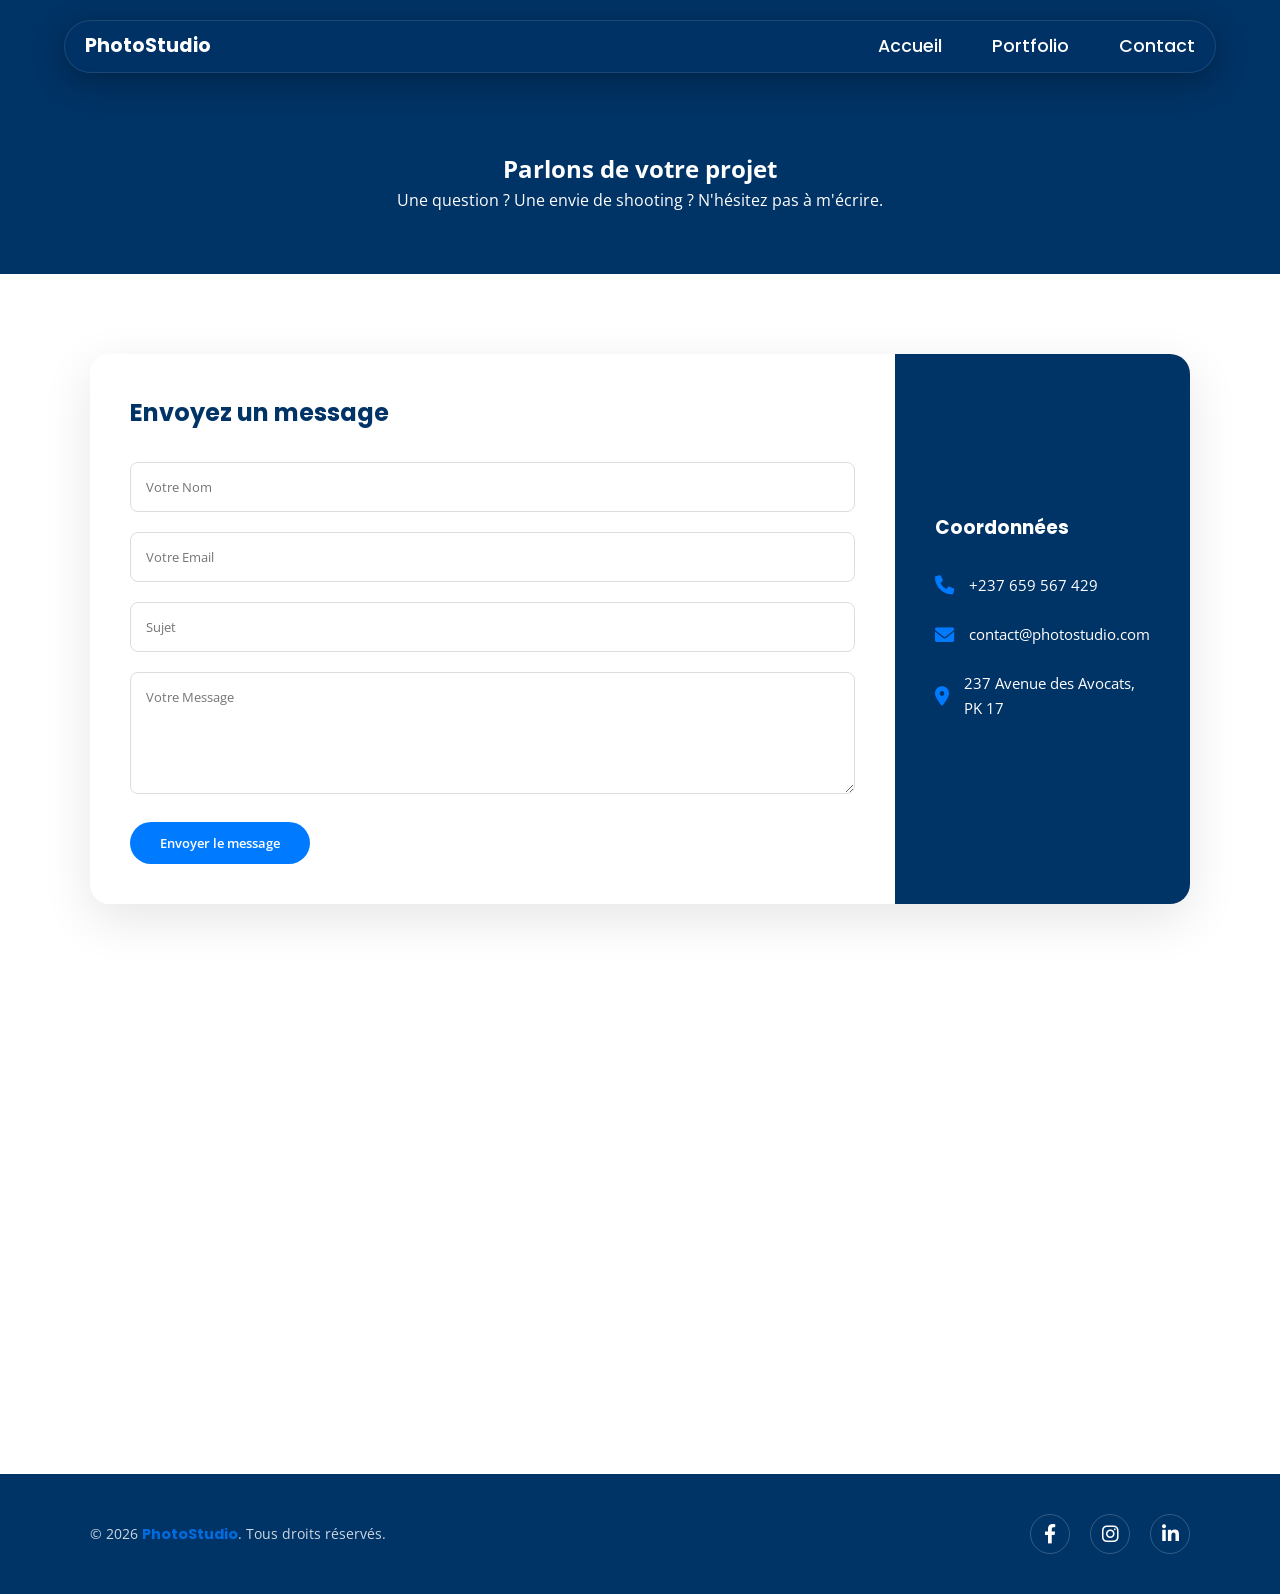
==== contact.html @ 1fd2a1ff "Implementation de la Page Contact" ====
<!DOCTYPE html>
<html lang="fr">
<head>
    <meta charset="UTF-8">
    <meta name="viewport" content="width=device-width, initial-scale=1.0">
    <title>Contact | Parlons de votre projet</title>
    <link href="https://fonts.googleapis.com/css2?family=Open+Sans:wght@400;600&family=Poppins:wght@500;700&display=swap" rel="stylesheet">
    <link rel="stylesheet" href="https://cdnjs.cloudflare.com/ajax/libs/font-awesome/6.0.0/css/all.min.css">
    <link rel="stylesheet" href="assets/css/style.css">
    <script src="assets/js/script.js"></script>
</head>
<body>

    <!-- EN-TETE (Identique) -->
    <header class="main-header">
        <nav class="navbar">
            <div class="logo"> <a href="index.html">PhotoStudio</a></div>
            <div class="menu-toggle" id="mobile-menu"><i class="fas fa-bars"></i></div>
            <ul class="nav-links">
                <li><a href="index.html">Accueil</a></li>
                <li><a href="portfolio.html">Portfolio</a></li>
                <li><a href="contact.html" class="active">Contact</a></li>
            </ul>
        </nav>
    </header>

    <!-- TITRE DE PAGE -->
    <section class="contact-hero">
        <div class="container">
            <h1>Parlons de votre projet</h1>
            <p>Une question ? Une envie de shooting ? N'hésitez pas à m'écrire.</p>
        </div>
    </section>

    <!-- SECTION CONTACT (BI-COLORE) -->
    <section class="contact-section">
        <div class="container contact-wrapper">
            
            <!-- FORMULAIRE (3/4) -->
            <div class="contact-form-side">
                <h2>Envoyez un message</h2>
                <form action="#">
                    <div class="form-group">
                        <input type="text" placeholder="Votre Nom" required>
                    </div>
                    <div class="form-group">
                        <input type="email" placeholder="Votre Email" required>
                    </div>
                    <div class="form-group">
                        <input type="text" placeholder="Sujet">
                    </div>
                    <div class="form-group">
                        <textarea placeholder="Votre Message" rows="5" required></textarea>
                    </div>
                    <button type="submit" class="btn-cta">Envoyer le message</button>
                </form>
            </div>

            <!-- INFOS DE CONTACT (1/4) -->
            <div class="contact-info-side">
                <h3>Coordonnées</h3>
                <div class="info-item">
                    <i class="fas fa-phone"></i>
                    <p>+237 659 567 429</p>
                </div>
                <div class="info-item">
                    <i class="fas fa-envelope"></i>
                    <p>contact@photostudio.com</p>
                </div>
                <div class="info-item">
                    <i class="fas fa-map-marker-alt"></i>
                    <p>237 Avenue des Avocats, PK 17</p>
                </div>
            </div>
        </div>
    </section>

    <!-- CARTE GOOGLE MAPS -->
    <section class="map-section">
        <iframe 
            src="https://www.google.com/maps/embed?pb=!1m18!1m12!1m3!1d2624.9916256937595!2d2.2922926156743895!3d48.85837007928746!2m3!1f0!2f0!3f0!3m2!1i1024!2i768!4f13.1!3m3!1m2!1s0x47e66e2964e34e2d%3A0x8ddca97efa85c5b4!2sTour%20Eiffel!5e0!3m2!1sfr!2sfr!4v1625123456789!5m2!1sfr!2sfr" 
            width="100%" height="450" style="border:0;" allowfullscreen="" loading="lazy">
        </iframe>
    </section>

    <!--pied de page-->
<footer class="main-footer">
    <div class="container footer-content">
        <!--copyright-->
        <div class="footer-copyright">
            <p>&copy; 2026 <span class="logo-footer">PhotoStudio</span>. Tous droits réservés.</p>
        </div>

        <!--réseaux sociaux-->
        <div class="footer-socials">
            <a href="#" class="social-icon" aria-label="Facebook">
                <i class="fab fa-facebook-f"></i>
            </a>
            <a href="#" class="social-icon" aria-label="Instagram">
                <i class="fab fa-instagram"></i>
            </a>
            <a href="#" class="social-icon" aria-label="LinkedIn">
                <i class="fab fa-linkedin-in"></i>
            </a>
        </div>
    </div>
</footer>

    
</body>
</html>
---- assets/css/style.css ----
:root {
    /*couleurs principales*/
    --primary-color: #003366; /*bleu profond (titres, navbar)*/
    --secondary-color: #007BFF; /*bleu vif (boutons, liens)*/
    --accent-color: #E3F2FD; /*bleu tres clair (fonds de section, cartes*/

    /*couleurs neutres*/
    --text-color: #333333; /*girs foncé pour le texte*/
    --light-color: #FFFFFF; /*blanc*/
    --dark-color: #1A1A1A; /*presque noir*/

    /*typographies*/
    --title-font: 'Poppins', sans-serif;
    --body-font: 'Open Sans', sans-serif;

    /*transitions*/
    --transition: all 0.3s ease;
}

* {
    margin: 0;
    padding: 0;
    box-sizing: border-box;
}

body {
    font-family: var(--body-font);
    line-height: 1.6;
    color: var(--text-color);
}

/*navigation (mobile first)*/
.main-header {
    position: fixed;
    top: 20px;
    left: 50%;
    transform: translateX(-50%);
    width: 90%;
    z-index: 1000;
    /*effet rectangle arrondi et flou*/
    background: rgba(0, 51, 102, 0.3);
    backdrop-filter: blur(10px);
    -webkit-backdrop-filter: blur(10px);
    border: 1px solid rgba(255, 255, 255, 0.1);
    border-radius: 50px;
    padding: 10px 20px;
    box-shadow: 0 8px 32px rgba(0, 0, 0, 0.3);
}

.navbar {
    display: flex;
    justify-content: space-between;
    align-items: center;
}

.logo {
    font-family: var(--title-font);
    font-weight: 700;
    color: var(--light-color);
    font-size: 1.2rem;
}

.nav-links {
    position: absolute;
    top: 70px;
    left: 0;
    width: 100%;
    background: rgba(0, 51, 102, 0.95);
    backdrop-filter: blur(10px);
    flex-direction: column;
    align-items: center;
    padding: 30px 0;
    border-radius: 20px;
    gap: 20px;
    list-style: none;

    display: none; /*pour cacher sur mobile par defaut*/
    opacity: 0;
    transform: translateY(-20px);
    transition: all 0.3s ease;
}

.nav-links.active {
    display: flex;
    opacity: 1;
    transform: translateY(0);
}

.nav-links li a {
    color: var(--light-color);
    text-decoration: none;
    font-size: 1.1rem;
    font-family: var(--title-font);
}

.menu-toggle {
    color: var(--light-color);
    font-size: 1.5rem;
    cursor: pointer;
}

.logo .nav-links a, .menu-toggle {
    color: var(--light-color) !important;
}

.nav-links a:hover {
    color: var(--secondary-color) !important;
}

/*section hero*/
.hero {
    height: 100vh;
    width: 100%;
    position: relative;
    background: url('https://images.unsplash.com/photo-1493863641943-9b68992a8d07?q=80&w=2058&auto=format&fit=crop') no-repeat center center/cover;
    display: flex;
    align-items: flex-end; /*txt en bas*/
    justify-content: center;
    text-align: center;
    padding-bottom: 50px;
}

.hero-overlay {
    position: absolute;
    top: 0; left: 0;
    width: 100%; height: 100%;
    background: rgba(0, 0, 0, 0.4); /*filtre sombre pour lisibilite*/
}

.hero-content {
    position: relative;
    z-index: 1;
    color: var(--light-color);
    padding: 0 20px;
}

.hero-content h1 {
    font-family: var(--title-font);
    font-size: 2.2rem;
    margin-bottom: 10px;
}

.hero-content p {
    font-size: 1rem;
    margin-bottom: 25px;
}

/*bouton avec effet de survol*/
.btn-cta {
    display: inline-block;
    padding: 12px 30px;
    background-color: var(--secondary-color);
    color: var(--light-color);
    border-radius: 30px;
    font-weight: 600;
    text-decoration: none;
    transition: var(--transition);
    border: none;
    cursor: pointer;
    font-family: var(--body-font);
}

.btn-cta:hover {
    background-color: var(--primary-color);
    transform: translateY(-3px);
    box-shadow: 0 5px 15px rgba(0, 0, 0, 0.3);
}

/*responsive: tablette et desktop*/
@media (min-width: 768px) {
    .menu-toggle {display: none !important;} /*pour chacher le hamburger*/

    .nav-links {
        display: flex !important;
        flex-direction: row !important;
        position: static;
        background: transparent;
        backdrop-filter: none;
        opacity: 1;
        transform: none;
        width: auto;
        padding: 0;
        list-style: none;
    }

    .nav-links li {margin-left: 30px;}

    .nav-links a {
        text-decoration: none;
        color: var(--light-color);
        font-weight: 500;
        transition: var(--transition);
    }

    .nav-links a:hover {color: var(--secondary-color);}

    .hero-content h1 {font-size: 4rem;}
}


/*section services*/

.services {
    padding: 80px 20px;
    background-color: var(--light-color);
    text-align: center;
}

.container {
    max-width: 1100px;
    margin: 0 auto;
}

.section-title {
    font-family: var(--title-font);
    font-size: 2.5rem;
    color: var(--primary-color);
    margin-bottom: 50px;
    position: realtive;
    text-align: center;
    width: 100%;
}

/*soulignement decoratif sous le titre*/
.section-title::after {
    content: '';
    display: block;
    width: 60px;
    height: 3px;
    background: var(--secondary-color);
    margin: 10px auto 0;
}

/*grille services - mobile first*/
.services-grid {
    display: grid;
    grid-template-columns: 1fr; /*une seule colonne sur mobile*/
    gap: 30px;
}

/*design des cartes*/
.service-card {
    background: var(--light-color);
    padding: 40px 30px;
    border-radius: 15px;
    box-shadow: 0 10px 30px rgba(0, 0, 0, 0.05);
    border: 1px solid #f0f0f0;
    transition: var(--transition); /*utilise la variable de transition*/
}

.service-icon {
    font-size: 3rem;
    color: var(--secondary-color);
    margin-bottom: 20px;
    transition: var(--transition);
}

.service-card h3 {
    font-family: var(--title-font);
    margin-bottom: 15px;
    color: var(--primary-color);
}

.service-card p {
    font-family: var(--body-font);
    font-size: 0.95rem;
    color: #666;
}

/*animation au survol des cartes*/
.service-card:hover {
    transform: translateY(-10px); /*la carte monte legerement*/
    border-color: var(--secondary-color);
    box-shadow: 0 15px 40px rgba(0, 123, 255, 0.15);
}

.service-card:hover .service-icon {
    transform: scale(1.1); /*l'icone grossit unpeu*/
}

/*responsive: tablette et desktop*/

/*tablette 2 colonnes*/
@media (min-width: 768px) {
    .services-grid {
        grid-template-columns: repeat(2, 1fr);
    }
}

/*desktop 3 colonnes*/
@media (min-width: 1024px) {
    .services-grid {
        grid-template-columns: repeat(3, 1fr);
    }
}


/*section carrousel*/

.featured-work {
    padding: 40px 20px;
    background-color: var(--accent-color); /*variable bleu clair*/
    overflow: hidden;
}

.carousel-viewport {
    width: 100%;
    max-width: 850px; /*largeur sur desktop*/
    height: 350px;
    margin: 0 auto;
    position: relative;
    overflow: hidden; /*cache les images qui depassent*/
    border-radius: 15px;
    box-shadow: 0 10px 30px rgba(0, 0, 0, 0.1);
}

.carousel-track {
    display: flex;
    width: 400%; /*4 images a 100% chacune*/
    height: 100%;
    animation: scrollCarousel 12s infinite ease-in-out;
}

.slide {
    width: 25%;
    height: 100%;
}

.slide img {
    width: 100%;
    height: 100%;
    object-fit: cover;
    display: block;
}

/*animation du carrousel*/

@keyframes scrollCarousel {
    0%, 20% {transform: translateX(0);}
    25%, 45% {transform: translateX(-25%);}
    50%, 70% {transform: translateX(-50%);}
    75%, 100% {transform: translateX(-75%);}
}

/*ajustement de la hauteur pour mobile*/
@media (max-width: 768px) {
    .carousel-viewport {
        height: 250px;
    }
}


/*section galerie*/

.gallery {
    padding: 80px 20px;
    background-color: var(--light-color);
}

.gallery-grid {
    display: grid;
    grid-template-columns: 1fr; /* 1 colonne sur mobile */
    gap: 20px;
}

.gallery-item {
    position: relative; /* Indispensable pour placer l'overlay par-dessus */
    overflow: hidden; /* Pour que l'image ne dépasse pas au zoom */
    border-radius: 10px;
    height: 300px;
}

.gallery-item img {
    width: 100%;
    height: 100%;
    object-fit: cover;
    transition: transform 0.5s ease; /* Transition pour le zoom */
}

/*overlay: effet au survol*/
.overlay {
    position: absolute;
    top: 0;
    left: 0;
    width: 100%;
    height: 100%;
    background: rgba(0, 51, 102, 0.7); /* bleu primaire avec transparence */
    display: flex;
    justify-content: center;
    align-items: center;
    opacity: 0; /* invisible par défaut */
    transition: var(--transition);
}

.overlay-text {
    text-align: center;
    color: var(--light-color);
    transform: translateY(20px); /* Légère descente pour l'animation */
    transition: var(--transition);
}

.overlay-text h3 {
    font-family: var(--title-font);
    font-size: 1.5rem;
    margin-bottom: 5px;
}

.overlay-text p {
    font-size: 0.9rem;
    text-transform: uppercase;
    letter-spacing: 1px;
}

/*actions au survol*/

.gallery-item:hover .overlay {
    opacity: 1; /* Rendre l'overlay visible */
}

.gallery-item:hover .overlay-text {
    transform: translateY(0); /* Le texte remonte à sa place */
}

.gallery-item:hover img {
    transform: scale(1.1); /* Zoom discret de l'image */
}

/* responsive : tablette et desktop (Grille 2x2) */
@media (min-width: 768px) {
    .gallery-grid {
        grid-template-columns: repeat(2, 1fr);
        gap: 25px;
    }
}

@media (min-width: 1024px) {
    .gallery-grid {
        grid-template-columns: repeat(4, 1fr);
    }
}


/*pied de page*/

.main-footer {
    background-color: var(--primary-color); /* bleu profond */
    color: var(--light-color);
    padding: 40px 20px;
    margin-top: 40px;
}

.footer-content {
    display: flex;
    flex-direction: column; /* mobile First : empilé verticalement */
    align-items: center;
    gap: 20px;
}

.footer-copyright p {
    font-family: var(--body-font);
    font-size: 0.9rem;
    opacity: 0.8;
}

.logo-footer {
    font-family: var(--title-font);
    font-weight: 700;
    color: var(--secondary-color);
}

/*icones reseaux sociaux*/

.footer-socials {
    display: flex;
    gap: 20px;
}

.social-icon {
    color: var(--light-color);
    font-size: 1.2rem;
    width: 40px;
    height: 40px;
    border: 1px solid rgba(255, 255, 255, 0.2);
    border-radius: 50%; /* Cercle */
    display: flex;
    justify-content: center;
    align-items: center;
    transition: var(--transition);
    text-decoration: none;
}

 /*effet au survol des icônes*/
.social-icon:hover {
    background-color: var(--secondary-color);
    color: var(--light-color);
    border-color: var(--secondary-color);
    transform: translateY(-5px); /* petit saut vers le haut */
}

/*responsive*/

@media (min-width: 768px) {
    .footer-content {
        flex-direction: row; /* aligné horizontalement sur tablette/desktop */
        justify-content: space-between;
    }
}



/* --- PORTFOLIO PAGE --- */

.portfolio-hero {
    padding: 150px 20px 60px; /* Plus d'espace en haut pour la navbar */
    background-color: var(--primary-color);
    color: var(--light-color);
    text-align: center;
}

.portfolio-hero h1 {
    font-family: var(--title-font);
    font-size: 3rem;
    margin-bottom: 10px;
}

/* --- BOUTONS DE FILTRE --- */
.portfolio-filters {
    display: flex;
    justify-content: center;
    flex-wrap: wrap;
    gap: 15px;
    margin: 40px 0;
}

.filter-btn {
    padding: 10px 25px;
    border: 2px solid var(--secondary-color);
    background: transparent;
    color: var(--primary-color);
    font-family: var(--body-font);
    font-weight: 600;
    border-radius: 30px;
    cursor: pointer;
    transition: var(--transition);
}

.filter-btn:hover, .filter-btn.active {
    background-color: var(--secondary-color);
    color: var(--light-color);
    transform: scale(1.05);
}

/* --- GRILLE PORTFOLIO (2 cols mobile / 3 cols desktop) --- */
.portfolio-section {
    padding-bottom: 80px;
}

.portfolio-grid {
    display: grid;
    grid-template-columns: repeat(2, 1fr); /* 2 colonnes sur Mobile */
    gap: 20px;
}

.portfolio-item {
    position: relative;
    height: 350px;
    border-radius: 15px;
    overflow: hidden;
    box-shadow: 0 5px 15px rgba(0,0,0,0.1);
}

.portfolio-item img {
    width: 100%;
    height: 100%;
    object-fit: cover;
    transition: transform 0.5s ease;
}

/* Overlay Portfolio (Titre + Catégorie) */
.portfolio-overlay {
    position: absolute;
    bottom: 0; left: 0;
    width: 100%;
    padding: 20px;
    background: linear-gradient(transparent, rgba(0, 51, 102, 0.9));
    color: var(--light-color);
    transform: translateY(100%); /* Caché par défaut en bas */
    transition: var(--transition);
}

.portfolio-overlay h3 {
    font-family: var(--title-font);
    font-size: 1.2rem;
    margin-bottom: 5px;
}

.portfolio-overlay span {
    font-size: 0.8rem;
    text-transform: uppercase;
    opacity: 0.8;
}

/* --- HOVER EFFECTS --- */
.portfolio-item:hover img {
    transform: scale(1.1);
}

.portfolio-item:hover .portfolio-overlay {
    transform: translateY(0); /* Remonte au survol */
}

/* --- RESPONSIVE DESKTOP --- */
@media (min-width: 1024px) {
    .portfolio-grid {
        grid-template-columns: repeat(3, 1fr); /* 3 colonnes sur PC */
        gap: 30px;
    }
    
    .portfolio-item {
        height: 400px; /* Un peu plus grand sur PC */
    }
}




/* --- PAGE CONTACT --- */

.contact-hero {
    padding: 150px 20px 60px;
    background-color: var(--primary-color);
    color: var(--light-color);
    text-align: center;
}

.logo a {
    text-decoration: none;
    color: #FFFFFF;
}

.contact-section {
    padding: 80px 20px;
}

.contact-wrapper {
    display: grid;
    grid-template-columns: 1fr; /* Mobile : Tout est empilé */
    border-radius: 20px;
    overflow: hidden;
    box-shadow: 0 15px 50px rgba(0,0,0,0.1);
}

/* Côté Formulaire (3/4) */
.contact-form-side {
    background-color: var(--light-color);
    padding: 40px;
}

.contact-form-side h2 {
    color: var(--primary-color);
    margin-bottom: 30px;
    font-family: var(--title-font);
}

.form-group {
    margin-bottom: 20px;
}

.form-group input, .form-group textarea {
    width: 100%;
    padding: 15px;
    border: 1px solid #ddd;
    border-radius: 8px;
    font-family: var(--body-font);
    outline: none;
    transition: var(--transition);
}

.form-group input:focus, .form-group textarea:focus {
    border-color: var(--secondary-color);
    box-shadow: 0 0 8px rgba(0, 123, 255, 0.2);
}

/* Côté Infos (1/4) */
.contact-info-side {
    background-color: var(--primary-color);
    color: var(--light-color);
    padding: 40px;
    display: flex;
    flex-direction: column;
    justify-content: center;
}

.contact-info-side h3 {
    margin-bottom: 30px;
    font-family: var(--title-font);
}

.info-item {
    display: flex;
    align-items: center;
    margin-bottom: 25px;
}

.info-item i {
    font-size: 1.2rem;
    color: var(--secondary-color);
    margin-right: 15px;
}

.info-item p {
    font-size: 0.95rem;
}

/* CARTE */
.map-section {
    line-height: 0; /* Supprime l'espace sous l'iframe */
}

/* --- RESPONSIVE CONTACT (3/4 - 1/4) --- */

@media (min-width: 1024px) {
    .contact-wrapper {
        grid-template-columns: 3fr 1fr; /* Formulaire 75%, Infos 25% */
    }
}
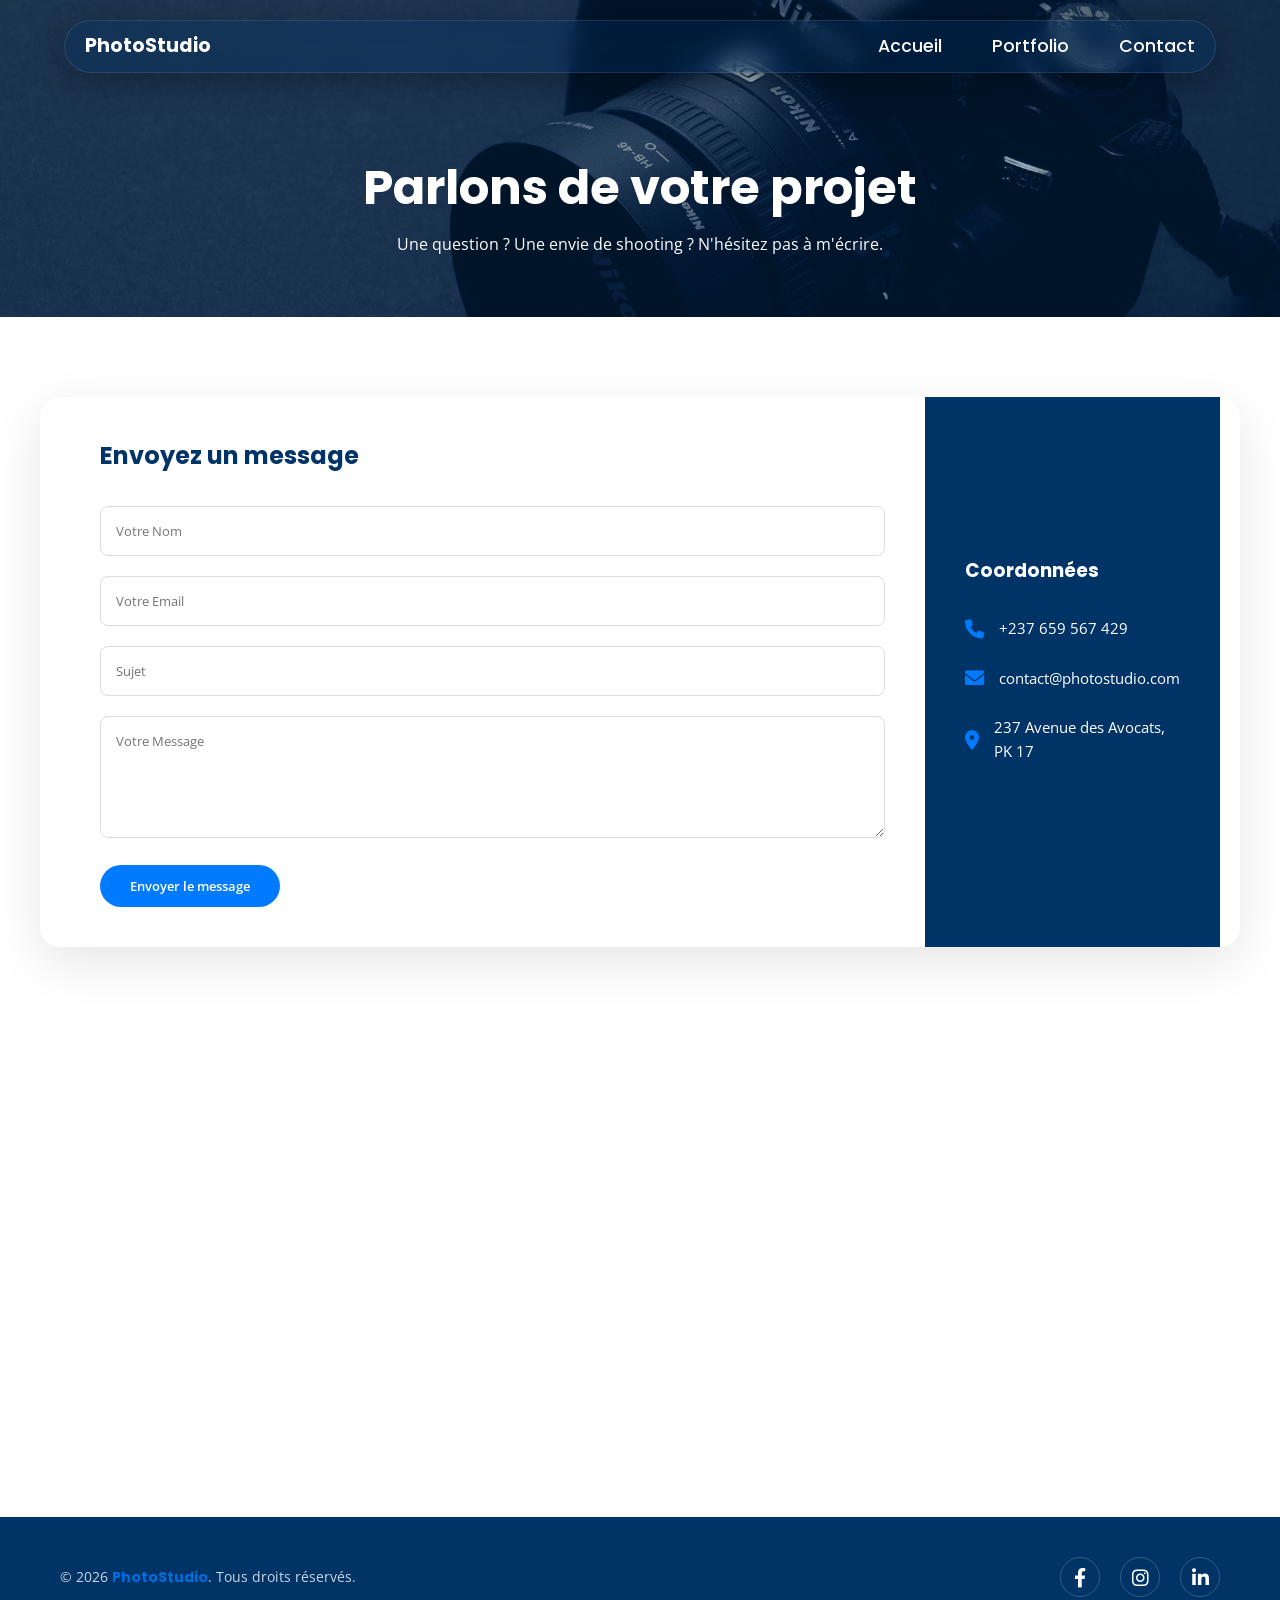
==== commit 247324d5: "feat: portfolio photographe complet Création des pages Accueil, Portfolio et Contact Design mobile-f" ====
--- a/contact.html
+++ b/contact.html
@@ -11,7 +11,7 @@
 </head>
 <body>
 
-    <!-- EN-TETE (Identique) -->
+    <!--en tete (identique)-->
     <header class="main-header">
         <nav class="navbar">
             <div class="logo"> <a href="index.html">PhotoStudio</a></div>
@@ -24,7 +24,7 @@
         </nav>
     </header>
 
-    <!-- TITRE DE PAGE -->
+    <!--titre de page-->
     <section class="contact-hero">
         <div class="container">
             <h1>Parlons de votre projet</h1>
@@ -32,11 +32,11 @@
         </div>
     </section>
 
-    <!-- SECTION CONTACT (BI-COLORE) -->
+    <!--section contact-->
     <section class="contact-section">
         <div class="container contact-wrapper">
             
-            <!-- FORMULAIRE (3/4) -->
+            <!--formulaire-->
             <div class="contact-form-side">
                 <h2>Envoyez un message</h2>
                 <form action="#">
@@ -56,7 +56,7 @@
                 </form>
             </div>
 
-            <!-- INFOS DE CONTACT (1/4) -->
+            <!--infos de contact-->
             <div class="contact-info-side">
                 <h3>Coordonnées</h3>
                 <div class="info-item">
@@ -75,7 +75,7 @@
         </div>
     </section>
 
-    <!-- CARTE GOOGLE MAPS -->
+    <!--google maps-->
     <section class="map-section">
         <iframe 
             src="https://www.google.com/maps/embed?pb=!1m18!1m12!1m3!1d2624.9916256937595!2d2.2922926156743895!3d48.85837007928746!2m3!1f0!2f0!3f0!3m2!1i1024!2i768!4f13.1!3m3!1m2!1s0x47e66e2964e34e2d%3A0x8ddca97efa85c5b4!2sTour%20Eiffel!5e0!3m2!1sfr!2sfr!4v1625123456789!5m2!1sfr!2sfr" 
--- a/assets/css/style.css
+++ b/assets/css/style.css
@@ -112,7 +112,7 @@
     height: 100vh;
     width: 100%;
     position: relative;
-    background: url('https://images.unsplash.com/photo-1493863641943-9b68992a8d07?q=80&w=2058&auto=format&fit=crop') no-repeat center center/cover;
+    background: url('../images/hero-home.jpg') no-repeat center center/cover;
     display: flex;
     align-items: flex-end; /*txt en bas*/
     justify-content: center;
@@ -136,8 +136,8 @@
 
 .hero-content h1 {
     font-family: var(--title-font);
-    font-size: 2.2rem;
-    margin-bottom: 10px;
+    font-size: 1rem;
+    margin-bottom: 5px;
 }
 
 .hero-content p {
@@ -207,8 +207,10 @@
 }
 
 .container {
-    max-width: 1100px;
+    max-width: 1200px;
     margin: 0 auto;
+    padding: 0 20px;
+    width: 100%;
 }
 
 .section-title {
@@ -333,7 +335,7 @@
     display: block;
 }
 
-/*animation du carrousel*/
+/*animation du carroussel*/
 
 @keyframes scrollCarousel {
     0%, 20% {transform: translateX(0);}
@@ -508,7 +510,7 @@
 
 
 
-/* --- PORTFOLIO PAGE --- */
+/*page portfolio*/
 
 .portfolio-hero {
     padding: 150px 20px 60px; /* Plus d'espace en haut pour la navbar */
@@ -520,10 +522,10 @@
 .portfolio-hero h1 {
     font-family: var(--title-font);
     font-size: 3rem;
-    margin-bottom: 10px;
-}
-
-/* --- BOUTONS DE FILTRE --- */
+    margin-bottom: 5px;
+}
+
+/*boutons de filtre*/
 .portfolio-filters {
     display: flex;
     justify-content: center;
@@ -550,7 +552,7 @@
     transform: scale(1.05);
 }
 
-/* --- GRILLE PORTFOLIO (2 cols mobile / 3 cols desktop) --- */
+/*grille portfolio*/
 .portfolio-section {
     padding-bottom: 80px;
 }
@@ -558,7 +560,8 @@
 .portfolio-grid {
     display: grid;
     grid-template-columns: repeat(2, 1fr); /* 2 colonnes sur Mobile */
-    gap: 20px;
+    gap: 15px;
+    margin-top: 20px;
 }
 
 .portfolio-item {
@@ -576,7 +579,7 @@
     transition: transform 0.5s ease;
 }
 
-/* Overlay Portfolio (Titre + Catégorie) */
+/*Overlay Portfolio (Titre + Catégorie)*/
 .portfolio-overlay {
     position: absolute;
     bottom: 0; left: 0;
@@ -600,7 +603,7 @@
     opacity: 0.8;
 }
 
-/* --- HOVER EFFECTS --- */
+/*hver effects*/
 .portfolio-item:hover img {
     transform: scale(1.1);
 }
@@ -609,7 +612,7 @@
     transform: translateY(0); /* Remonte au survol */
 }
 
-/* --- RESPONSIVE DESKTOP --- */
+/*responsive desktop*/
 @media (min-width: 1024px) {
     .portfolio-grid {
         grid-template-columns: repeat(3, 1fr); /* 3 colonnes sur PC */
@@ -624,13 +627,21 @@
 
 
 
-/* --- PAGE CONTACT --- */
+/*page contact*/
 
 .contact-hero {
     padding: 150px 20px 60px;
     background-color: var(--primary-color);
     color: var(--light-color);
     text-align: center;
+    position: relative;
+    background: linear-gradient(rgba(0, 51, 102, 0.4), rgba(0, 51, 102, 0.4)), url('../images/contact-back.jpg') no-repeat center center/cover;
+}
+
+.contact-hero h1 {
+    font-family: var(--title-font);
+    font-size: 3rem;
+    margin-bottom: 5px;
 }
 
 .logo a {
@@ -650,7 +661,7 @@
     box-shadow: 0 15px 50px rgba(0,0,0,0.1);
 }
 
-/* Côté Formulaire (3/4) */
+/*formulaire de contact*/
 .contact-form-side {
     background-color: var(--light-color);
     padding: 40px;
@@ -681,7 +692,7 @@
     box-shadow: 0 0 8px rgba(0, 123, 255, 0.2);
 }
 
-/* Côté Infos (1/4) */
+/*infos contact*/
 .contact-info-side {
     background-color: var(--primary-color);
     color: var(--light-color);
@@ -712,12 +723,12 @@
     font-size: 0.95rem;
 }
 
-/* CARTE */
+/*google maps*/
 .map-section {
     line-height: 0; /* Supprime l'espace sous l'iframe */
 }
 
-/* --- RESPONSIVE CONTACT (3/4 - 1/4) --- */
+/*responsive contact*/
 
 @media (min-width: 1024px) {
     .contact-wrapper {
